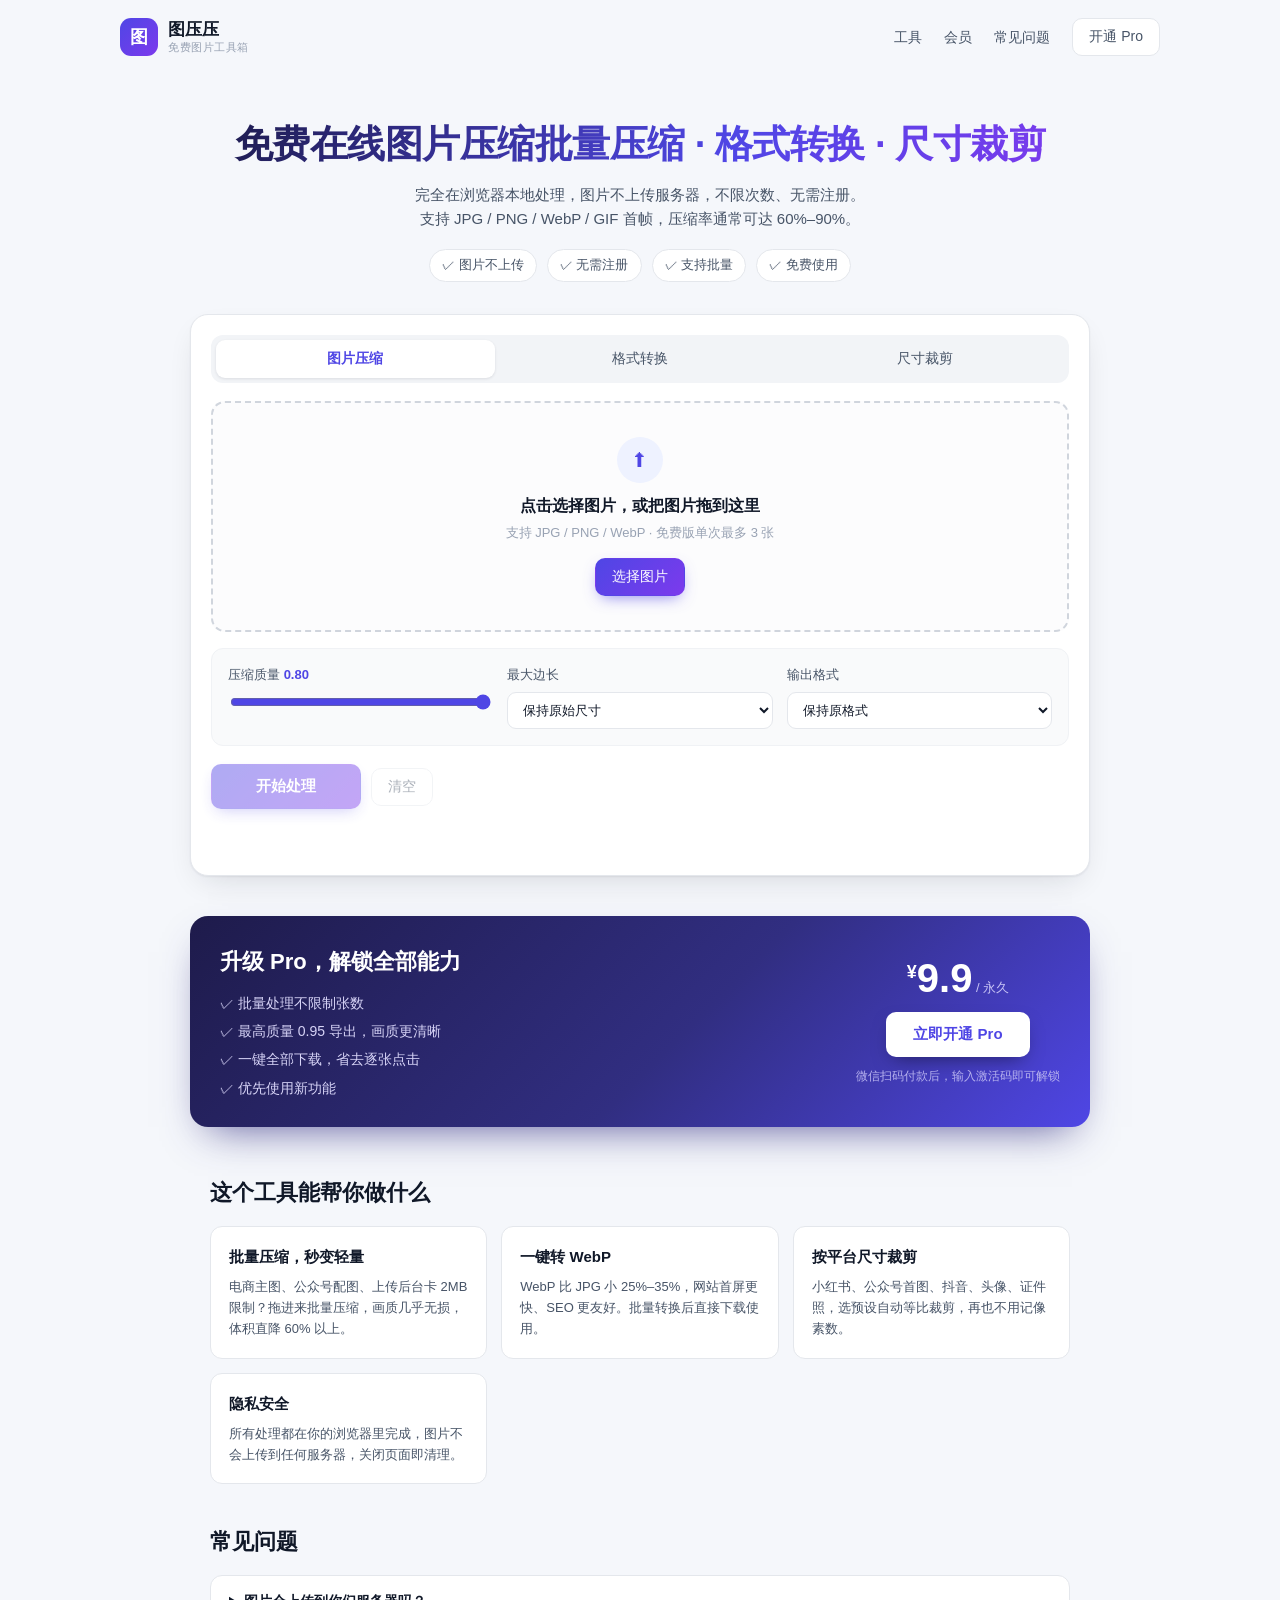
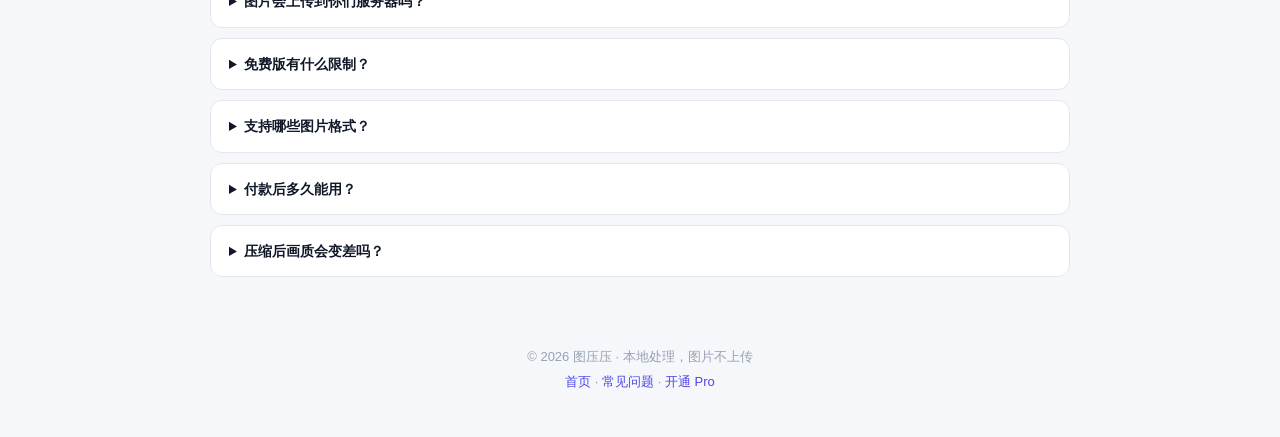
==== public/index.html @ 44df2d60 "feat: 激活码改为服务端签名校验（Pages Functions + 密钥），结构调整为 public/functions" ====
<!DOCTYPE html>
<html lang="zh-CN">
<head>
<meta charset="UTF-8" />
<meta name="viewport" content="width=device-width, initial-scale=1" />
<title>图压压 · 免费在线图片压缩｜批量压缩 · 格式转换 · 尺寸裁剪</title>
<meta name="description" content="免费在线图片压缩工具，支持批量压缩 JPG/PNG/WebP，一键转换图片格式、按小红书/公众号/抖音/证件照尺寸裁剪。全程本地处理，图片不上传服务器，安全免费。" />
<meta name="keywords" content="图片压缩,在线图片压缩,批量压缩图片,图片转webp,jpg压缩,png压缩,图片裁剪,证件照尺寸,小红书封面尺寸" />
<meta name="robots" content="index,follow" />
<link rel="canonical" href="https://imgtool.pages.dev/" />
<meta property="og:title" content="图压压 · 免费在线图片压缩工具" />
<meta property="og:description" content="批量压缩图片、格式转换、尺寸裁剪，全部在浏览器本地完成，图片不上传。" />
<meta property="og:type" content="website" />
<link rel="icon" href="data:image/svg+xml,%3Csvg xmlns='http://www.w3.org/2000/svg' viewBox='0 0 64 64'%3E%3Crect width='64' height='64' rx='14' fill='%234f46e5'/%3E%3Cpath d='M18 42l9-11 7 8 5-6 9 9z' fill='%23fff'/%3E%3Ccircle cx='23' cy='23' r='4' fill='%23fff'/%3E%3C/svg%3E" />
<link rel="stylesheet" href="./assets/style.css" />
<script type="application/ld+json">
{"@context":"https://schema.org","@type":"SoftwareApplication","name":"图压压","applicationCategory":"MultimediaApplication","operatingSystem":"Web","offers":{"@type":"Offer","price":"0","priceCurrency":"CNY"},"aggregateRating":{"@type":"AggregateRating","ratingValue":"4.8","ratingCount":"1268"}}
</script>
</head>
<body>

<header class="site-header">
  <a class="logo" href="./">
    <span class="logo-mark">图</span>
    <span class="logo-text">图压压<small>免费图片工具箱</small></span>
  </a>
  <nav class="site-nav">
    <a href="#tools">工具</a>
    <a href="#pro">会员</a>
    <a href="#faq">常见问题</a>
    <button class="btn btn-ghost" id="proBtn">开通 Pro</button>
  </nav>
</header>

<main>
  <section class="hero">
    <h1>免费在线图片压缩<br class="only-mobile" />批量压缩 · 格式转换 · 尺寸裁剪</h1>
    <p class="hero-sub">完全在浏览器本地处理，图片不上传服务器，不限次数、无需注册。<br />支持 JPG / PNG / WebP / GIF 首帧，压缩率通常可达 60%–90%。</p>
    <div class="hero-badges">
      <span>✓ 图片不上传</span><span>✓ 无需注册</span><span>✓ 支持批量</span><span>✓ 免费使用</span>
    </div>
  </section>

  <section id="tools" class="panel">
    <div class="tabs" role="tablist">
      <button class="tab active" data-tab="compress" role="tab">图片压缩</button>
      <button class="tab" data-tab="convert" role="tab">格式转换</button>
      <button class="tab" data-tab="crop" role="tab">尺寸裁剪</button>
    </div>

    <div class="drop-zone" id="dropZone">
      <input type="file" id="fileInput" accept="image/*" multiple hidden />
      <div class="drop-icon">⬆</div>
      <p class="drop-title">点击选择图片，或把图片拖到这里</p>
      <p class="drop-hint" id="dropHint">支持 JPG / PNG / WebP · 免费版单次最多 3 张</p>
      <button class="btn btn-primary" id="pickBtn">选择图片</button>
    </div>

    <div class="options" id="compressOpts">
      <label class="opt">
        <span>压缩质量 <b id="qualityVal">0.80</b></span>
        <input type="range" id="quality" min="0.4" max="0.95" step="0.01" value="0.8" />
      </label>
      <label class="opt">
        <span>最大边长</span>
        <select id="maxEdge">
          <option value="0">保持原始尺寸</option>
          <option value="1920">1920 px</option>
          <option value="1280">1280 px</option>
          <option value="800">800 px</option>
          <option value="640">640 px</option>
        </select>
      </label>
      <label class="opt">
        <span>输出格式</span>
        <select id="format">
          <option value="auto">保持原格式</option>
          <option value="image/jpeg">JPG</option>
          <option value="image/webp">WebP</option>
          <option value="image/png">PNG</option>
        </select>
      </label>
    </div>

    <div class="options hidden" id="convertOpts">
      <label class="opt">
        <span>目标格式</span>
        <select id="convertFormat">
          <option value="image/webp">WebP（体积最小）</option>
          <option value="image/jpeg">JPG</option>
          <option value="image/png">PNG</option>
        </select>
      </label>
      <label class="opt">
        <span>质量 <b id="convertQualityVal">0.85</b></span>
        <input type="range" id="convertQuality" min="0.4" max="0.95" step="0.01" value="0.85" />
      </label>
    </div>

    <div class="options hidden" id="cropOpts">
      <label class="opt">
        <span>预设尺寸</span>
        <select id="preset">
          <option value="1080x1440">小红书封面 1080×1440</option>
          <option value="900x383">公众号首图 900×383</option>
          <option value="1080x1920">抖音 / 视频号 1080×1920</option>
          <option value="1920x1080">横屏 16:9 1920×1080</option>
          <option value="1600x1200">横屏 4:3 1600×1200</option>
          <option value="500x500">头像 500×500</option>
          <option value="295x413">证件照一寸 295×413</option>
          <option value="413x579">证件照二寸 413×579</option>
        </select>
      </label>
      <p class="opt-note">按中心区域等比裁剪，铺满目标尺寸，不变形。</p>
    </div>

    <div class="actions">
      <button class="btn btn-primary btn-lg" id="runBtn" disabled>开始处理</button>
      <button class="btn btn-ghost" id="clearBtn" disabled>清空</button>
      <button class="btn btn-ghost hidden" id="downloadAllBtn">全部下载</button>
    </div>

    <div class="status" id="status"></div>
    <div class="results" id="results"></div>
  </section>

  <section id="pro" class="pro-card">
    <div class="pro-left">
      <h2>升级 Pro，解锁全部能力</h2>
      <ul class="pro-list">
        <li>✓ 批量处理不限制张数</li>
        <li>✓ 最高质量 0.95 导出，画质更清晰</li>
        <li>✓ 一键全部下载，省去逐张点击</li>
        <li>✓ 优先使用新功能</li>
      </ul>
    </div>
    <div class="pro-right">
      <div class="price"><small>¥</small>9.9<span> / 永久</span></div>
      <button class="btn btn-primary btn-lg" id="proBtn2">立即开通 Pro</button>
      <p class="pro-tip">微信扫码付款后，输入激活码即可解锁</p>
    </div>
  </section>

  <section class="tools-info">
    <h2>这个工具能帮你做什么</h2>
    <div class="info-grid">
      <article>
        <h3>批量压缩，秒变轻量</h3>
        <p>电商主图、公众号配图、上传后台卡 2MB 限制？拖进来批量压缩，画质几乎无损，体积直降 60% 以上。</p>
      </article>
      <article>
        <h3>一键转 WebP</h3>
        <p>WebP 比 JPG 小 25%–35%，网站首屏更快、SEO 更友好。批量转换后直接下载使用。</p>
      </article>
      <article>
        <h3>按平台尺寸裁剪</h3>
        <p>小红书、公众号首图、抖音、头像、证件照，选预设自动等比裁剪，再也不用记像素数。</p>
      </article>
      <article>
        <h3>隐私安全</h3>
        <p>所有处理都在你的浏览器里完成，图片不会上传到任何服务器，关闭页面即清理。</p>
      </article>
    </div>
  </section>

  <section id="faq" class="faq">
    <h2>常见问题</h2>
    <details><summary>图片会上传到你们服务器吗？</summary><p>不会。压缩、转换、裁剪全部在你的浏览器本地完成，图片不离开你的设备。</p></details>
    <details><summary>免费版有什么限制？</summary><p>免费版单次最多处理 3 张，导出质量上限 0.8，且需逐张下载。开通 Pro 后无限制。</p></details>
    <details><summary>支持哪些图片格式？</summary><p>支持 JPG、PNG、WebP、GIF（取首帧）、BMP 等常见格式，输出支持 JPG、PNG、WebP。</p></details>
    <details><summary>付款后多久能用？</summary><p>扫码付款后请输入我们发给你的激活码即可立即解锁。如未收到激活码，请通过页面下方联系方式联系我们。</p></details>
    <details><summary>压缩后画质会变差吗？</summary><p>质量 0.8 以上肉眼几乎无差异，同时体积可减少一半以上。需要极致画质可调至 0.95。</p></details>
  </section>
</main>

<footer class="site-footer">
  <p>© 2026 图压压 · 本地处理，图片不上传</p>
  <p class="footer-links"><a href="./">首页</a> · <a href="#faq">常见问题</a> · <a href="#pro">开通 Pro</a></p>
</footer>

<div class="modal hidden" id="proModal" role="dialog" aria-modal="true" aria-labelledby="modalTitle">
  <div class="modal-box">
    <button class="modal-close" id="closeModal" aria-label="关闭">×</button>
    <h3 id="modalTitle">开通 Pro 会员</h3>
    <p class="modal-desc">使用<b>微信</b>扫描下方二维码付款 <b>¥9.9</b>（永久），付款后把截图发给我们，即可获取激活码。</p>
    <p class="modal-note">付款后可在微信「支付 → 账单详情」里点「联系收款方」，把付款截图发给我。</p>
    <div class="pay-wrap">
      <img id="payImg" src="./assets/pay-wechat.png" alt="微信收款码" />
      <div class="pay-placeholder" id="payPlaceholder">微信收款码<br /><small>请把收款码保存为 assets/pay-wechat.png</small></div>
    </div>
    <p class="modal-step">① 扫码付款 → ② 发送付款截图 → ③ 输入激活码解锁</p>
    <div class="code-row">
      <input type="text" id="codeInput" placeholder="输入激活码，如 TZ-A2B3-C4D5E6F7" autocomplete="off" />
      <button class="btn btn-primary" id="activateBtn">激活</button>
    </div>
    <p class="modal-msg" id="modalMsg"></p>
  </div>
</div>

<script src="./assets/app.js"></script>
</body>
</html>
---- public/assets/style.css ----
:root {
  --bg: #f5f7fb;
  --card: #ffffff;
  --ink: #101828;
  --ink-2: #475467;
  --ink-3: #98a2b3;
  --line: #e4e7ec;
  --brand: #4f46e5;
  --brand-2: #7c3aed;
  --brand-soft: #eef2ff;
  --ok: #12b76a;
  --radius: 14px;
  --shadow: 0 1px 2px rgba(16, 24, 40, .06), 0 12px 32px -12px rgba(16, 24, 40, .16);
}

* { box-sizing: border-box; }

html, body { margin: 0; padding: 0; }

body {
  background: var(--bg);
  color: var(--ink);
  font-family: -apple-system, BlinkMacSystemFont, "PingFang SC", "Hiragino Sans GB", "Microsoft YaHei", "Segoe UI", sans-serif;
  line-height: 1.6;
  -webkit-font-smoothing: antialiased;
}

a { color: var(--brand); text-decoration: none; }

/* ---------- header ---------- */
.site-header {
  max-width: 1080px;
  margin: 0 auto;
  padding: 18px 20px;
  display: flex;
  align-items: center;
  justify-content: space-between;
  gap: 16px;
}

.logo { display: flex; align-items: center; gap: 10px; color: var(--ink); }

.logo-mark {
  width: 38px; height: 38px;
  display: grid; place-items: center;
  border-radius: 11px;
  background: linear-gradient(135deg, var(--brand), var(--brand-2));
  color: #fff; font-weight: 700; font-size: 18px;
}

.logo-text { font-weight: 700; font-size: 17px; display: flex; flex-direction: column; line-height: 1.2; }
.logo-text small { font-weight: 400; font-size: 11px; color: var(--ink-3); letter-spacing: .5px; }

.site-nav { display: flex; align-items: center; gap: 22px; font-size: 14px; }
.site-nav a { color: var(--ink-2); }
.site-nav a:hover { color: var(--brand); }

/* ---------- buttons ---------- */
.btn {
  border: 1px solid transparent;
  border-radius: 10px;
  padding: 9px 16px;
  font-size: 14px;
  font-family: inherit;
  cursor: pointer;
  transition: .18s;
  background: #fff;
  color: var(--ink);
}
.btn:disabled { opacity: .45; cursor: not-allowed; }
.btn-primary {
  background: linear-gradient(135deg, var(--brand), var(--brand-2));
  color: #fff;
  box-shadow: 0 6px 16px -6px rgba(79, 70, 229, .7);
}
.btn-primary:hover:not(:disabled) { transform: translateY(-1px); filter: brightness(1.05); }
.btn-ghost { border-color: var(--line); color: var(--ink-2); }
.btn-ghost:hover:not(:disabled) { border-color: var(--brand); color: var(--brand); }
.btn-lg { padding: 12px 26px; font-size: 15px; font-weight: 600; }

/* ---------- hero ---------- */
.hero { max-width: 900px; margin: 12px auto 0; padding: 34px 20px 26px; text-align: center; }
.hero h1 {
  font-size: 38px;
  line-height: 1.3;
  margin: 0 0 14px;
  letter-spacing: -.5px;
  background: linear-gradient(120deg, #1d1b4b, #4f46e5 60%, #7c3aed);
  -webkit-background-clip: text;
  background-clip: text;
  color: transparent;
}
.hero-sub { color: var(--ink-2); font-size: 15px; margin: 0 auto 18px; max-width: 640px; }
.hero-badges { display: flex; flex-wrap: wrap; justify-content: center; gap: 10px; }
.hero-badges span {
  font-size: 13px; color: var(--ink-2);
  background: #fff; border: 1px solid var(--line);
  padding: 5px 12px; border-radius: 999px;
}
.only-mobile { display: none; }

/* ---------- panel ---------- */
.panel {
  max-width: 900px;
  margin: 6px auto 40px;
  background: var(--card);
  border: 1px solid var(--line);
  border-radius: 18px;
  box-shadow: var(--shadow);
  padding: 20px;
}

.tabs { display: flex; gap: 6px; background: #f2f4f7; padding: 5px; border-radius: 12px; margin-bottom: 18px; }
.tab {
  flex: 1; border: none; background: transparent; padding: 10px; border-radius: 9px;
  font-size: 14px; font-family: inherit; color: var(--ink-2); cursor: pointer; transition: .15s;
}
.tab.active { background: #fff; color: var(--brand); font-weight: 600; box-shadow: 0 1px 3px rgba(16,24,40,.1); }

.drop-zone {
  border: 2px dashed #d0d5dd;
  border-radius: var(--radius);
  padding: 34px 18px;
  text-align: center;
  background: #fcfcfd;
  transition: .18s;
}
.drop-zone.drag { border-color: var(--brand); background: var(--brand-soft); }
.drop-icon {
  width: 46px; height: 46px; margin: 0 auto 10px;
  display: grid; place-items: center; border-radius: 50%;
  background: var(--brand-soft); color: var(--brand); font-size: 20px;
}
.drop-title { margin: 0 0 4px; font-weight: 600; }
.drop-hint { margin: 0 0 14px; font-size: 13px; color: var(--ink-3); }

/* ---------- options ---------- */
.options {
  display: flex; flex-wrap: wrap; gap: 14px;
  margin-top: 16px; padding: 16px; background: #f9fafb;
  border-radius: 12px; border: 1px solid #f0f2f5;
}
.options.hidden { display: none; }
.opt { flex: 1 1 200px; display: flex; flex-direction: column; gap: 7px; font-size: 13px; color: var(--ink-2); }
.opt b { color: var(--brand); font-variant-numeric: tabular-nums; }
.opt select, .opt input[type="text"] {
  width: 100%; padding: 9px 11px; border: 1px solid var(--line);
  border-radius: 9px; font-family: inherit; font-size: 13px; background: #fff; color: var(--ink);
}
.opt input[type="range"] { accent-color: var(--brand); }
.opt-note { margin: 0; font-size: 13px; color: var(--ink-3); flex: 1 1 100%; }

.actions { display: flex; flex-wrap: wrap; gap: 10px; align-items: center; margin-top: 18px; }
.actions .btn-lg { min-width: 150px; }
.hidden { display: none !important; }

.status { font-size: 13px; color: var(--ink-3); margin-top: 12px; min-height: 18px; }
.status.error { color: #d92d20; }

/* ---------- results ---------- */
.results { display: grid; grid-template-columns: repeat(auto-fill, minmax(190px, 1fr)); gap: 14px; margin-top: 16px; }
.result {
  border: 1px solid var(--line); border-radius: 12px; overflow: hidden; background: #fff;
  display: flex; flex-direction: column;
}
.result-thumb {
  height: 130px; background: repeating-conic-gradient(#f2f4f7 0% 25%, #fff 0% 50%) 50% / 16px 16px;
  display: grid; place-items: center; overflow: hidden;
}
.result-thumb img { max-width: 100%; max-height: 130px; display: block; }
.result-body { padding: 10px 12px 12px; font-size: 12px; color: var(--ink-2); }
.result-name { font-weight: 600; color: var(--ink); font-size: 12px; white-space: nowrap; overflow: hidden; text-overflow: ellipsis; }
.result-meta { display: flex; justify-content: space-between; gap: 8px; margin: 6px 0 9px; }
.result-meta .save { color: var(--ok); font-weight: 600; }
.result a.dl {
  display: block; text-align: center; padding: 7px; border-radius: 8px;
  background: var(--brand-soft); color: var(--brand); font-weight: 600; font-size: 12px;
}
.result a.dl:hover { background: #e0e7ff; }

/* ---------- pro card ---------- */
.pro-card {
  max-width: 900px; margin: 0 auto 48px;
  display: flex; flex-wrap: wrap; gap: 24px; align-items: center; justify-content: space-between;
  padding: 28px 30px; border-radius: 18px;
  background: linear-gradient(135deg, #1e1b4b, #312e81 55%, #4f46e5);
  color: #fff; box-shadow: 0 18px 40px -18px rgba(49, 46, 129, .8);
}
.pro-card h2 { margin: 0 0 12px; font-size: 22px; }
.pro-list { list-style: none; margin: 0; padding: 0; font-size: 14px; color: #d7d4f7; display: grid; gap: 6px; }
.pro-right { text-align: center; }
.price { font-size: 40px; font-weight: 700; line-height: 1; margin-bottom: 14px; }
.price small { font-size: 18px; vertical-align: super; }
.price span { font-size: 13px; font-weight: 400; color: #c7c3f5; }
.pro-right .btn-primary { background: #fff; color: var(--brand); box-shadow: 0 8px 20px -8px rgba(0,0,0,.5); }
.pro-tip { font-size: 12px; color: #b6b1ee; margin: 10px 0 0; }

/* ---------- info & faq ---------- */
.tools-info, .faq { max-width: 900px; margin: 0 auto 40px; padding: 0 20px; }
.tools-info h2, .faq h2 { font-size: 22px; margin: 0 0 16px; }
.info-grid { display: grid; grid-template-columns: repeat(auto-fit, minmax(220px, 1fr)); gap: 14px; }
.info-grid article { background: #fff; border: 1px solid var(--line); border-radius: 12px; padding: 18px; }
.info-grid h3 { margin: 0 0 8px; font-size: 15px; }
.info-grid p { margin: 0; font-size: 13px; color: var(--ink-2); }

.faq details {
  background: #fff; border: 1px solid var(--line); border-radius: 12px;
  padding: 14px 18px; margin-bottom: 10px;
}
.faq summary { cursor: pointer; font-weight: 600; font-size: 14px; }
.faq details p { margin: 10px 0 0; font-size: 13px; color: var(--ink-2); }

/* ---------- footer ---------- */
.site-footer { text-align: center; padding: 26px 20px 40px; color: var(--ink-3); font-size: 13px; }
.site-footer p { margin: 4px 0; }

/* ---------- modal ---------- */
.modal {
  position: fixed; inset: 0; z-index: 50;
  background: rgba(16, 24, 40, .55);
  display: grid; place-items: center; padding: 20px;
  backdrop-filter: blur(3px);
}
.modal-box {
  position: relative; width: min(420px, 100%);
  background: #fff; border-radius: 18px; padding: 26px;
  text-align: center; box-shadow: 0 24px 60px -20px rgba(0,0,0,.5);
}
.modal-close {
  position: absolute; top: 10px; right: 14px; border: none; background: none;
  font-size: 24px; line-height: 1; color: var(--ink-3); cursor: pointer;
}
.modal-box h3 { margin: 0 0 8px; font-size: 19px; }
.modal-desc { font-size: 13px; color: var(--ink-2); margin: 0 0 8px; }
.modal-note { font-size: 12px; color: var(--ink-3); margin: 0 0 14px; }
.pay-wrap { position: relative; width: 200px; height: 200px; margin: 0 auto 14px; border-radius: 12px; overflow: hidden; border: 1px solid var(--line); }
.pay-wrap img { width: 100%; height: 100%; object-fit: contain; display: block; }
.pay-placeholder {
  position: absolute; inset: 0; display: grid; place-items: center;
  background: #f9fafb; color: var(--ink-3); font-size: 13px; text-align: center; padding: 10px;
}
.pay-placeholder small { font-size: 11px; }
.modal-step { font-size: 12px; color: var(--ink-3); margin: 0 0 14px; }
.code-row { display: flex; gap: 8px; }
.code-row input {
  flex: 1; padding: 11px 12px; border: 1px solid var(--line); border-radius: 10px;
  font-family: inherit; font-size: 13px; min-width: 0;
}
.modal-msg { font-size: 13px; margin: 12px 0 0; min-height: 18px; }
.modal-msg.ok { color: var(--ok); }
.modal-msg.err { color: #d92d20; }

/* ---------- responsive ---------- */
@media (max-width: 640px) {
  .site-nav { gap: 12px; font-size: 13px; }
  .site-nav a { display: none; }
  .hero h1 { font-size: 26px; }
  .only-mobile { display: block; }
  .panel { margin: 0 12px 30px; padding: 14px; border-radius: 14px; }
  .pro-card { margin: 0 12px 34px; padding: 22px; }
  .tabs { font-size: 13px; }
  .tab { padding: 9px 4px; }
  .results { grid-template-columns: repeat(auto-fill, minmax(150px, 1fr)); }
}
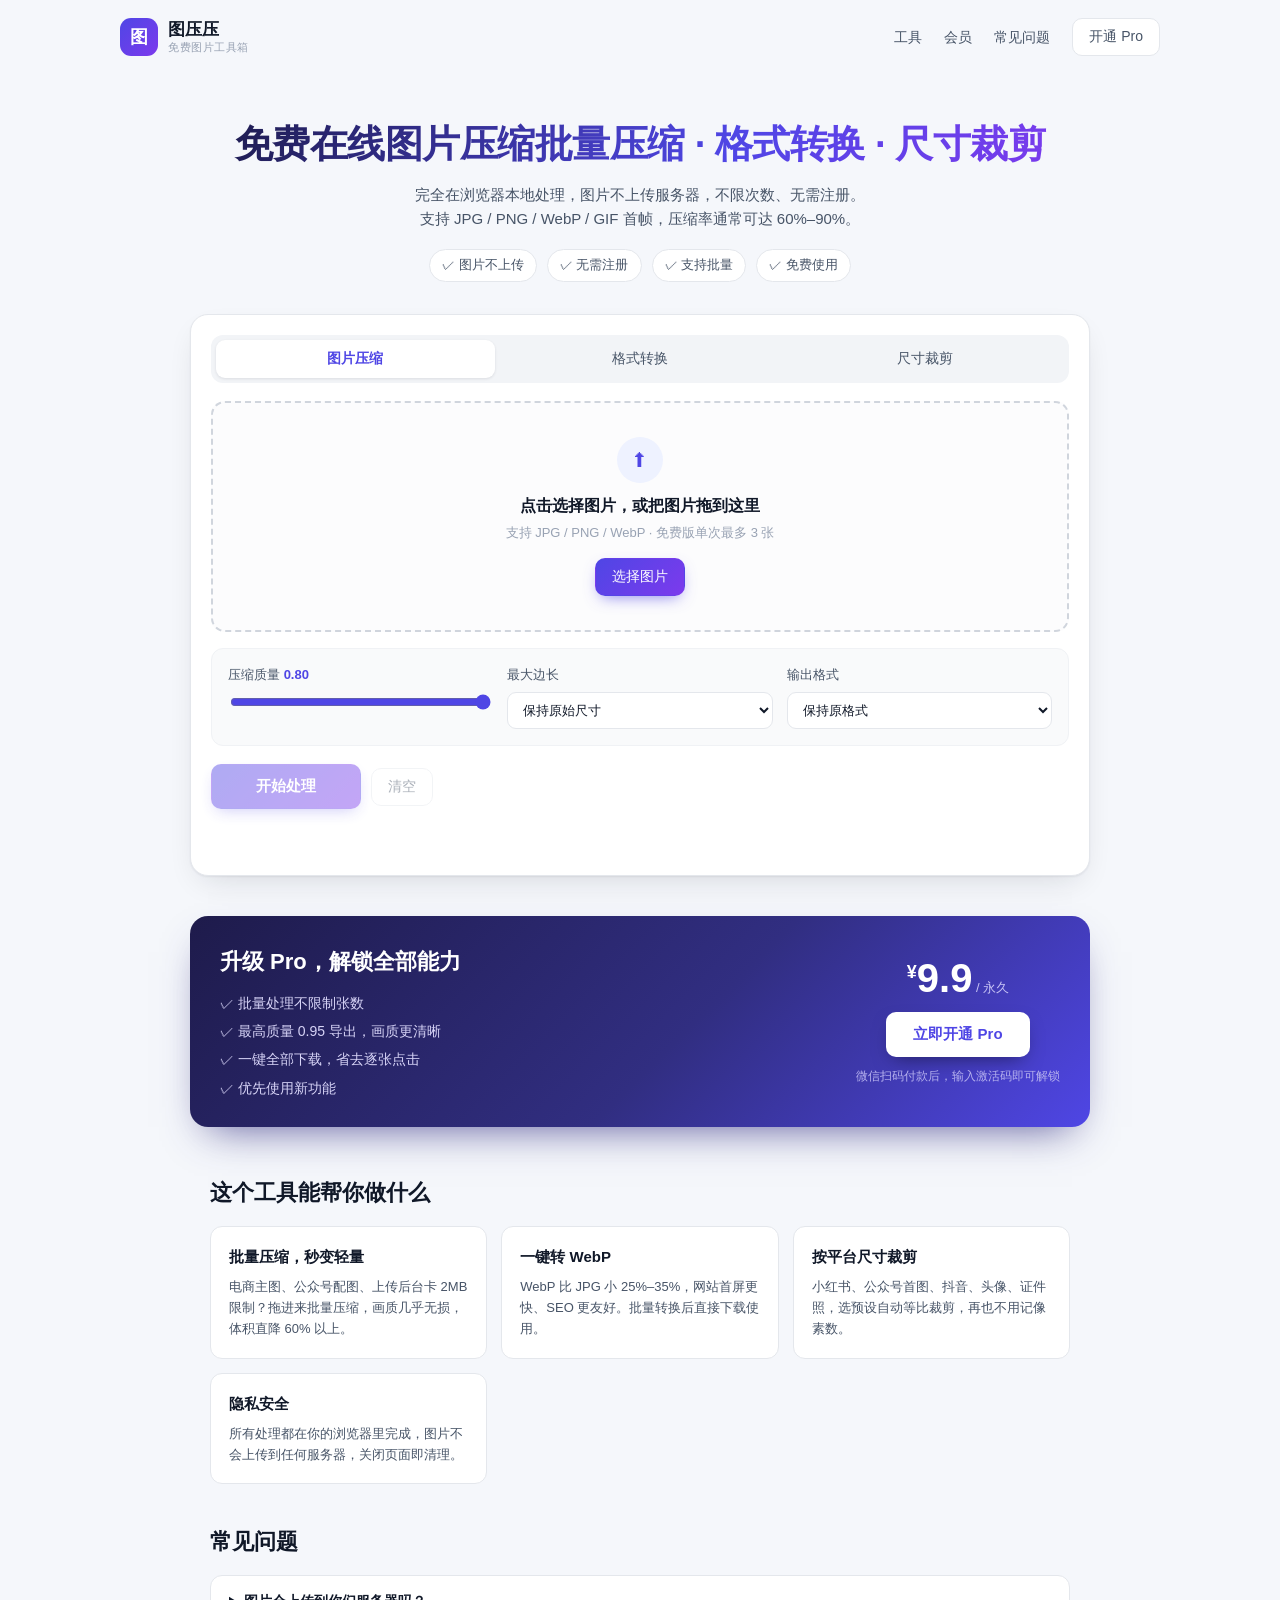
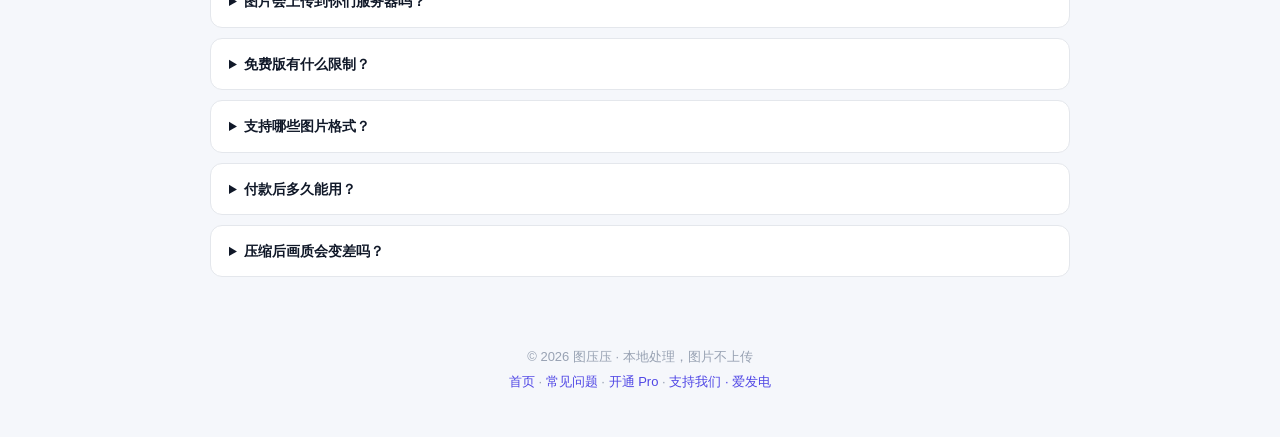
==== commit 9e439814: "chore: 页脚与 README 添加爱发电支持入口" ====
--- a/public/index.html
+++ b/public/index.html
@@ -175,14 +175,16 @@
 
 <footer class="site-footer">
   <p>© 2026 图压压 · 本地处理，图片不上传</p>
-  <p class="footer-links"><a href="./">首页</a> · <a href="#faq">常见问题</a> · <a href="#pro">开通 Pro</a></p>
+  <p class="footer-links"><a href="./">首页</a> · <a href="#faq">常见问题</a> · <a href="#pro">开通 Pro</a> · <a href="https://afdian.com/a/imgtool-7bw" target="_blank" rel="noopener">支持我们 · 爱发电</a></p>
 </footer>
 
 <div class="modal hidden" id="proModal" role="dialog" aria-modal="true" aria-labelledby="modalTitle">
   <div class="modal-box">
     <button class="modal-close" id="closeModal" aria-label="关闭">×</button>
     <h3 id="modalTitle">开通 Pro 会员</h3>
-    <p class="modal-desc">使用<b>微信</b>扫描下方二维码付款 <b>¥9.9</b>（永久），付款后把截图发给我们，即可获取激活码。</p>
+    <p class="modal-desc">微信扫码付款 <b>¥9.9</b>（永久），付款后自动发放激活码并解锁。</p>
+    <button class="btn btn-primary btn-block" id="payBtn">微信支付 ¥9.9 · 自动激活</button>
+    <p class="pay-or">— 或扫码付款后凭截图联系客服获取激活码 —</p>
     <p class="modal-note">付款后可在微信「支付 → 账单详情」里点「联系收款方」，把付款截图发给我。</p>
     <div class="pay-wrap">
       <img id="payImg" src="./assets/pay-wechat.png" alt="微信收款码" />
--- a/public/assets/style.css
+++ b/public/assets/style.css
@@ -233,6 +233,8 @@
 .modal-box h3 { margin: 0 0 8px; font-size: 19px; }
 .modal-desc { font-size: 13px; color: var(--ink-2); margin: 0 0 8px; }
 .modal-note { font-size: 12px; color: var(--ink-3); margin: 0 0 14px; }
+.btn-block { display: block; width: 100%; padding: 12px; font-size: 15px; font-weight: 600; margin-bottom: 4px; }
+.pay-or { font-size: 12px; color: var(--ink-3); margin: 12px 0 10px; }
 .pay-wrap { position: relative; width: 200px; height: 200px; margin: 0 auto 14px; border-radius: 12px; overflow: hidden; border: 1px solid var(--line); }
 .pay-wrap img { width: 100%; height: 100%; object-fit: contain; display: block; }
 .pay-placeholder {
